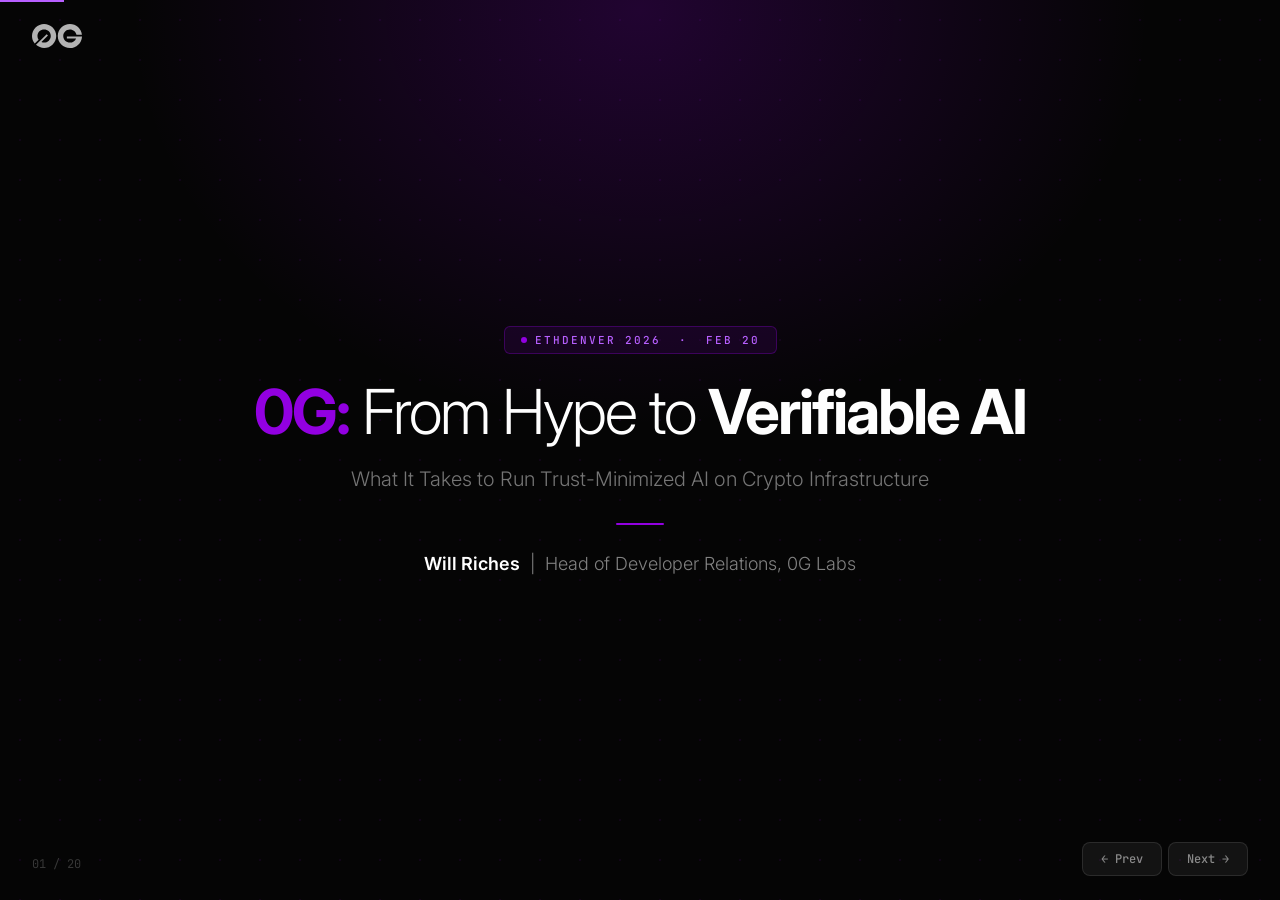
==== 2026-02-19 ETHDenver Presentation/index.html @ 2834a1a9 "Add ETHDenver presentation" ====
<!DOCTYPE html>
<html lang="en">
<head>
<meta charset="UTF-8">
<meta name="viewport" content="width=device-width, initial-scale=1.0">
<title>0G: From Hype to Verifiable AI</title>
<link rel="preconnect" href="https://fonts.googleapis.com">
<link rel="preconnect" href="https://fonts.gstatic.com" crossorigin>
<link href="https://fonts.googleapis.com/css2?family=Inter:wght@300;400;500;600;700;900&family=JetBrains+Mono:wght@400;500;600;700&display=swap" rel="stylesheet">
<style>
*,*::before,*::after{box-sizing:border-box;margin:0;padding:0}
:root{
  --bg:#FEFEFE;--bg-alt:#F8F6FB;--bg-card:#FFFFFF;
  --purple:#9200E1;--purple-light:#B75FFF;--purple-soft:rgba(146,0,225,0.06);
  --purple-border:rgba(146,0,225,0.15);--purple-glow:rgba(146,0,225,0.08);
  --text:#0A0A0A;--text-2:#444;--text-3:#888;--text-4:#bbb;
  --border:#E8E4EE;--border-light:#F0ECF4;
  --red:#E83E3E;--red-soft:rgba(232,62,62,0.08);--red-border:rgba(232,62,62,0.2);
  --green:#16A34A;--green-soft:rgba(22,163,74,0.08);
  --font:'Inter',sans-serif;
  --mono:'JetBrains Mono',monospace;
}
html,body{
  background:var(--bg);color:var(--text);
  font-family:var(--font);overflow:hidden;height:100%;width:100%;
  -webkit-font-smoothing:antialiased;
}

/* ===== SLIDE SYSTEM ===== */
.slide{
  display:none;position:absolute;inset:0;
  flex-direction:column;padding:64px 100px 80px;overflow:hidden;
}
.slide.active{display:flex}
.slide.center{justify-content:center;align-items:center;text-align:center;padding:80px 120px}

/* Subtle grid */
.slide::before{
  content:'';position:absolute;inset:0;
  background-image:radial-gradient(circle,rgba(146,0,225,0.04) 1px,transparent 1px);
  background-size:40px 40px;pointer-events:none;z-index:0;
}
/* Top glow */
.slide::after{
  content:'';position:absolute;top:-400px;left:50%;transform:translateX(-50%);
  width:1200px;height:700px;
  background:radial-gradient(ellipse,rgba(146,0,225,0.05) 0%,transparent 70%);
  pointer-events:none;z-index:0;
}

/* Dark slides */
.slide.dark{background:#050505;color:#FEFEFE}
.slide.dark::before{
  background-image:radial-gradient(circle,rgba(146,0,225,0.08) 1px,transparent 1px);
}
.slide.dark::after{
  background:radial-gradient(ellipse at 50% 30%,rgba(146,0,225,0.2) 0%,transparent 60%);
  top:-200px;
}

.slide>*{position:relative;z-index:1}

/* ===== TYPOGRAPHY ===== */
h1{font-size:62px;font-weight:300;line-height:1.1;letter-spacing:-2px;max-width:1000px}
h1 strong{font-weight:700}
h2{font-size:44px;font-weight:300;line-height:1.15;letter-spacing:-1.5px;max-width:900px}
h2 strong{font-weight:700}
h3{font-size:22px;font-weight:500;letter-spacing:-0.3px}
.subtitle{font-size:20px;color:var(--text-2);line-height:1.6;margin-top:16px;font-weight:300}
.accent{color:var(--purple)}
.mono{font-family:var(--mono)}

/* ===== TAG / BADGE ===== */
.tag{
  display:inline-flex;align-items:center;gap:8px;
  background:var(--purple-soft);border:1px solid var(--purple-border);
  font-family:var(--mono);font-size:11px;padding:6px 16px;border-radius:6px;
  text-transform:uppercase;letter-spacing:2px;color:var(--purple);
  margin-bottom:24px;font-weight:500;
}
.tag::before{content:'';width:6px;height:6px;background:var(--purple);border-radius:50%}
.slide.dark .tag{border-color:rgba(146,0,225,0.3);background:rgba(146,0,225,0.1);color:var(--purple-light)}

/* ===== DIVIDER ===== */
.divider{width:48px;height:2px;background:var(--purple);margin:24px 0;border-radius:1px;opacity:0.6}
.center .divider{margin:24px auto}

/* ===== STATS ===== */
.stat{font-family:var(--mono);font-size:56px;font-weight:700;color:var(--purple);line-height:1;letter-spacing:-2px}
.stat-label{
  font-family:var(--mono);font-size:11px;color:var(--text-3);
  text-transform:uppercase;letter-spacing:2px;margin-top:8px;
}
.stat-row{display:flex;gap:64px;flex-wrap:wrap}
.center .stat-row{justify-content:center}
.stat-block{text-align:center}

/* ===== SOURCE LINE ===== */
.source{
  position:absolute;bottom:28px;left:100px;right:100px;
  font-family:var(--mono);font-size:11px;color:var(--text-4);
  letter-spacing:0.5px;z-index:2;line-height:1.4;
}
.slide.dark .source{color:rgba(254,254,254,0.2)}

/* ===== CARDS ===== */
.card{
  background:var(--bg-card);border:1px solid var(--border);
  border-radius:12px;padding:28px 32px;
  transition:border-color 0.2s;
}
.card:hover{border-color:var(--purple-border)}
.card-grid{display:grid;gap:16px;margin-top:32px}
.card-grid.cols-2{grid-template-columns:1fr 1fr}
.card-grid.cols-3{grid-template-columns:1fr 1fr 1fr}
.card-grid.cols-4{grid-template-columns:1fr 1fr 1fr 1fr}
.card-title{font-family:var(--mono);font-size:11px;text-transform:uppercase;letter-spacing:2px;color:var(--purple);margin-bottom:12px;font-weight:600}
.card-value{font-size:28px;font-weight:700;letter-spacing:-1px}
.card-desc{font-size:14px;color:var(--text-2);margin-top:8px;line-height:1.5;font-weight:400}
.card-source{font-family:var(--mono);font-size:11px;color:var(--text-4);margin-top:12px;text-transform:uppercase;letter-spacing:1px}

/* ===== STACK ===== */
.stack{display:flex;flex-direction:column;gap:4px;margin-top:28px;width:100%;max-width:600px}
.stack-layer{
  display:flex;align-items:center;gap:16px;
  background:var(--bg-card);border:1px solid var(--border);
  padding:12px 20px;border-radius:8px;transition:all 0.2s;
}
.stack-layer:hover{border-color:var(--purple-border);background:var(--purple-soft)}
.stack-layer.hl{border-color:var(--purple-border);background:var(--purple-soft)}
.stack-icon{font-family:var(--mono);font-size:10px;color:var(--purple);min-width:72px;text-transform:uppercase;letter-spacing:1.5px;font-weight:700}
.stack-name{font-size:15px;font-weight:600;color:var(--text)}

/* ===== PILLS ===== */
.pill{
  display:inline-block;background:var(--purple-soft);border:1px solid var(--purple-border);
  color:var(--purple);font-size:14px;padding:8px 20px;border-radius:999px;
  font-family:var(--mono);font-weight:500;letter-spacing:0.5px;
}

/* ===== PARTNER ROW ===== */
.partner-row{display:flex;gap:10px;flex-wrap:wrap;margin-top:20px}
.partner-item{
  font-family:var(--mono);font-size:11px;color:var(--text-2);
  padding:8px 14px;border:1px solid var(--border);border-radius:6px;
  background:var(--bg-card);font-weight:500;letter-spacing:0.3px;
}

/* ===== CTA ===== */
.cta-btn{
  display:inline-block;background:var(--purple);color:#fff;
  font-size:20px;font-weight:600;padding:16px 48px;border-radius:12px;
  text-decoration:none;letter-spacing:0.3px;
  box-shadow:0 4px 24px rgba(146,0,225,0.25);transition:all 0.2s;
}
.cta-btn:hover{box-shadow:0 8px 40px rgba(146,0,225,0.4);transform:translateY(-2px)}

/* ===== DARK SLIDE TEXT ===== */
.slide.dark .subtitle{color:rgba(254,254,254,0.5)}
.slide.dark h3{color:rgba(254,254,254,0.6)}
.slide.dark .stat-label{color:rgba(254,254,254,0.35)}
.dark-card{
  background:rgba(255,255,255,0.05);border:1px solid rgba(255,255,255,0.08);
  border-radius:12px;padding:24px 32px;text-align:center;
}
.dark-card h3{color:#fff !important;font-size:20px;font-weight:600}
.dark-card p{font-size:13px;color:rgba(254,254,254,0.4);margin-top:4px}

/* ===== NAVIGATION ===== */
.nav{position:fixed;bottom:24px;right:32px;z-index:100;display:flex;gap:6px}
.nav button{
  background:var(--bg-card);border:1px solid var(--border);
  color:var(--text-3);padding:8px 18px;border-radius:8px;cursor:pointer;
  font-family:var(--mono);font-size:12px;font-weight:500;transition:all 0.2s;
}
.nav button:hover{background:var(--purple);color:#fff;border-color:var(--purple)}
.slide-counter{
  position:fixed;bottom:28px;left:32px;z-index:100;
  font-family:var(--mono);font-size:12px;color:var(--text-4);
}
.og-logo{
  position:fixed;top:24px;left:32px;z-index:100;
  width:50px;height:24px;color:rgba(10,10,10,0.65);
  transition:color 0.3s;
}
.og-logo svg{width:100%;height:100%}
.progress-bar{position:fixed;top:0;left:0;height:2px;background:var(--purple);z-index:300;transition:width 0.4s ease}

/* ===== PRIZE BAR ===== */
.prize-bar{
  display:flex;align-items:center;gap:14px;margin-top:12px;
}
.prize-bar .bar-track{flex:1;height:28px;background:var(--bg-alt);border-radius:6px;overflow:hidden;position:relative}
.prize-bar .bar-fill{height:100%;border-radius:6px;display:flex;align-items:center;padding-left:14px;
  font-family:var(--mono);font-size:12px;font-weight:600;color:#fff;
  transition:width 0.8s cubic-bezier(0.25,0.46,0.45,0.94);
}
.prize-label{font-family:var(--mono);font-size:13px;color:var(--text-3);min-width:32px;font-weight:500}

/* ===== BOUNTY FEATURE LIST ===== */
.feature-list{display:flex;flex-direction:column;gap:8px;margin-top:16px}
.feature-item{
  display:flex;align-items:flex-start;gap:10px;
  font-size:14px;color:var(--text-2);line-height:1.5;
}
.feature-item .check{color:var(--purple);font-size:16px;font-weight:700;flex-shrink:0;margin-top:1px}

/* ===== JUDGING BARS ===== */
.judge-bars{display:flex;flex-direction:column;gap:8px;margin-top:16px}
.judge-row{display:flex;align-items:center;gap:12px}
.judge-label{font-family:var(--mono);font-size:11px;color:var(--text-2);min-width:120px;font-weight:500;text-transform:uppercase;letter-spacing:1px}
.judge-track{flex:1;height:24px;background:var(--bg-alt);border-radius:6px;overflow:hidden}
.judge-fill{height:100%;border-radius:6px;display:flex;align-items:center;padding-left:10px;
  font-family:var(--mono);font-size:11px;font-weight:600;color:#fff;
  background:linear-gradient(90deg,var(--purple),var(--purple-light));
}

/* ===== ANIMATIONS ===== */
@keyframes fadeUp{from{opacity:0;transform:translateY(20px)}to{opacity:1;transform:translateY(0)}}
@keyframes growWidth{from{width:0}to{width:var(--target-w)}}
.slide.active>*{animation:fadeUp 0.5s ease both}
.slide.active>*:nth-child(1){animation-delay:0s}
.slide.active>*:nth-child(2){animation-delay:0.05s}
.slide.active>*:nth-child(3){animation-delay:0.1s}
.slide.active>*:nth-child(4){animation-delay:0.15s}
.slide.active>*:nth-child(5){animation-delay:0.2s}
.slide.active>*:nth-child(6){animation-delay:0.25s}
.slide.active>*:nth-child(7){animation-delay:0.3s}
.slide.active>*:nth-child(8){animation-delay:0.35s}

/* Layout helpers */
.flex{display:flex}.gap-16{gap:16px}.gap-24{gap:24px}.gap-32{gap:32px}.gap-48{gap:48px}
.flex-1{flex:1}.items-start{align-items:flex-start}.items-center{align-items:center}
.mt-8{margin-top:8px}.mt-12{margin-top:12px}.mt-16{margin-top:16px}.mt-20{margin-top:20px}
.mt-24{margin-top:24px}.mt-28{margin-top:28px}.mt-32{margin-top:32px}.mt-40{margin-top:40px}
.two-col{display:grid;grid-template-columns:1fr 1fr;gap:48px;margin-top:32px;width:100%}

/* ===== TRACK HEADER ===== */
.track-header{
  display:flex;align-items:center;gap:20px;margin-bottom:8px;
}
.track-number{
  font-family:var(--mono);font-size:48px;font-weight:700;color:var(--purple);
  letter-spacing:-2px;line-height:1;opacity:0.2;
}
.track-prize{
  display:inline-flex;align-items:center;gap:8px;
  font-family:var(--mono);font-size:14px;font-weight:600;color:var(--purple);
  background:var(--purple-soft);border:1px solid var(--purple-border);
  padding:6px 16px;border-radius:6px;
}

/* ===== USE CASE PILLS ===== */
.use-cases{display:flex;flex-wrap:wrap;gap:8px;margin-top:16px}
.use-case{
  font-size:12px;color:var(--text-2);
  padding:6px 14px;border:1px solid var(--border);border-radius:6px;
  background:var(--bg-card);font-weight:500;line-height:1.3;
}

/* ===== BAR CHART ===== */
.bar-chart{display:flex;flex-direction:column;gap:10px;margin-top:20px;width:100%}
.bar-row{display:flex;align-items:center;gap:14px}
.bar-label{font-family:var(--mono);font-size:13px;color:var(--text-3);min-width:48px;text-align:right;font-weight:500}
.bar-chart .bar-track{flex:1;height:32px;background:var(--bg-alt);border-radius:6px;overflow:hidden;position:relative}
.bar-chart .bar-fill{height:100%;border-radius:6px;display:flex;align-items:center;padding-left:14px;
  font-family:var(--mono);font-size:12px;font-weight:600;color:#fff;
  transition:width 0.8s cubic-bezier(0.25,0.46,0.45,0.94);
}
.bar-fill.purple{background:linear-gradient(90deg,var(--purple),var(--purple-light))}
.bar-fill.red{background:linear-gradient(90deg,#E83E3E,#F06060)}
.bar-fill.gray{background:#ccc}

/* ===== TRUST COLLAPSE ===== */
.trust-bars{display:flex;gap:20px;align-items:flex-end;height:140px;margin-top:16px}
.trust-col{display:flex;flex-direction:column;align-items:center;gap:6px;flex:1}
.trust-bar{width:100%;border-radius:6px 6px 0 0;display:flex;align-items:flex-end;justify-content:center;
  padding-bottom:8px;font-family:var(--mono);font-size:16px;font-weight:700;color:#fff;min-height:20px}
.trust-year{font-family:var(--mono);font-size:11px;color:var(--text-3);letter-spacing:1px}
.trust-arrow{font-size:20px;color:var(--red);align-self:center;margin:0 -4px}

/* ===== COMPARISON BARS ===== */
.vs-chart{display:flex;flex-direction:column;gap:8px;margin-top:20px;max-width:500px}
.vs-row{display:flex;align-items:center;gap:12px}
.vs-label{font-size:13px;color:var(--text-2);min-width:100px;font-weight:500}
.vs-bar{height:28px;border-radius:6px;display:flex;align-items:center;justify-content:flex-end;padding-right:12px;
  font-family:var(--mono);font-size:11px;font-weight:600;color:#fff;min-width:40px}

/* ===== COMPARE TABLE ===== */
.compare-table{
  width:100%;max-width:860px;border-collapse:collapse;margin-top:28px;
  font-size:15px;text-align:left;
}
.compare-table th{
  font-family:var(--mono);font-size:10px;text-transform:uppercase;letter-spacing:2px;
  color:var(--text-4);padding:12px 20px;border-bottom:2px solid var(--border);font-weight:600;
}
.compare-table td{padding:12px 20px;border-bottom:1px solid var(--border-light)}
.compare-table .col-legacy{color:var(--text-3);font-weight:400}
.compare-table .col-0g{color:var(--purple);font-weight:600}
.compare-table td:first-child{
  font-family:var(--mono);font-size:11px;text-transform:uppercase;
  letter-spacing:1px;color:var(--text-2);font-weight:600;width:120px;
}
.compare-table .col-src{font-family:var(--mono);font-size:11px;color:var(--text-4);text-transform:uppercase;letter-spacing:0.5px;width:140px}
.compare-table tbody tr:hover td{background:var(--purple-soft)}

/* ===== PROBLEM SLIDES ===== */
.problem-layout{display:grid;grid-template-columns:1fr 1fr;gap:48px;margin-top:36px;width:100%;max-width:960px;align-items:stretch}
.problem-graphic{
  display:flex;align-items:center;justify-content:center;
  width:100%;aspect-ratio:4/3;border-radius:16px;position:relative;overflow:hidden;
  background:var(--bg-alt);border:1px solid var(--border);
}
.problem-content{display:flex;flex-direction:column;gap:20px;text-align:left}
.problem-label{
  font-family:var(--mono);font-size:12px;text-transform:uppercase;letter-spacing:2px;
  color:var(--text-3);font-weight:600;
}
.problem-text{font-size:20px;color:var(--text);line-height:1.6;font-weight:400}
.problem-fix-wrap{display:flex;align-items:stretch}
.problem-fix{
  display:flex;flex-direction:column;gap:12px;justify-content:center;
  padding:24px 28px;border-radius:12px;width:100%;
  background:var(--purple-soft);border:1px solid var(--purple-border);
  opacity:0;transform:translateY(12px);
  transition:opacity 0.5s ease,transform 0.5s ease;
}
.slide.revealed .problem-fix{opacity:1;transform:translateY(0)}
.problem-fix .problem-label{color:var(--purple)}
.problem-fix .problem-text{color:var(--purple);font-weight:600}

/* Problem graphics */
.pgfx{position:absolute;border-radius:50%;pointer-events:none}

/* 1: Opacity — black box with ? */
.gfx-opacity{background:linear-gradient(135deg,var(--bg-alt),#eee8f4)}
.gfx-opacity .box{
  width:120px;height:120px;background:#1a1a1a;border-radius:16px;
  display:flex;align-items:center;justify-content:center;
  font-family:var(--mono);font-size:64px;font-weight:700;color:rgba(255,255,255,0.15);
  box-shadow:0 8px 40px rgba(0,0,0,0.15);
}
.gfx-opacity .ring{
  position:absolute;width:200px;height:200px;border:2px dashed var(--purple-border);
  border-radius:50%;opacity:0.4;
}

/* 2: Lock-in — padlock/chain */
.gfx-lockin{background:linear-gradient(135deg,var(--bg-alt),#eee8f4)}
.gfx-lockin .lock-body{
  width:80px;height:64px;background:var(--text-3);border-radius:10px;
  position:relative;display:flex;align-items:center;justify-content:center;
}
.gfx-lockin .lock-shackle{
  width:48px;height:36px;border:6px solid var(--text-3);border-bottom:none;
  border-radius:24px 24px 0 0;position:absolute;top:-32px;
}
.gfx-lockin .lock-hole{width:12px;height:12px;background:var(--bg-alt);border-radius:50%}
.gfx-lockin .chain{
  position:absolute;font-family:var(--mono);font-size:28px;color:var(--text-4);
  letter-spacing:4px;opacity:0.3;
}

/* 3: No ownership — floating disconnected nodes */
.gfx-ownership{background:linear-gradient(135deg,var(--bg-alt),#eee8f4)}
.gfx-ownership .node{
  position:absolute;border-radius:50%;border:2px solid var(--border);background:var(--bg-card);
  display:flex;align-items:center;justify-content:center;
  font-family:var(--mono);font-size:11px;color:var(--text-3);font-weight:600;
}
.gfx-ownership .node.orphan{border-style:dashed;border-color:var(--red-border);color:var(--red)}

/* 4: Centralized control — hub-spoke */
.gfx-central{background:linear-gradient(135deg,var(--bg-alt),#eee8f4)}
.gfx-central .hub{
  width:72px;height:72px;background:var(--red);border-radius:50%;
  display:flex;align-items:center;justify-content:center;
  font-family:var(--mono);font-size:11px;font-weight:700;color:#fff;
  letter-spacing:1px;text-transform:uppercase;z-index:2;position:relative;
  box-shadow:0 4px 24px rgba(232,62,62,0.25);
}
.gfx-central .spoke{
  position:absolute;width:36px;height:36px;background:var(--bg-card);
  border:2px solid var(--border);border-radius:50%;z-index:1;
}
.gfx-central .spoke-line{position:absolute;height:1px;background:var(--border);z-index:0;transform-origin:left center}

/* 5: Fragile — cracked block */
.gfx-fragile{background:linear-gradient(135deg,var(--bg-alt),#eee8f4)}
.gfx-fragile .block{
  width:140px;height:100px;background:var(--bg-card);border:2px solid var(--border);
  border-radius:12px;position:relative;overflow:hidden;
  display:flex;align-items:center;justify-content:center;
  font-family:var(--mono);font-size:12px;color:var(--text-3);font-weight:600;
  letter-spacing:1px;text-transform:uppercase;
}
.gfx-fragile .crack{
  position:absolute;top:0;left:50%;width:2px;height:100%;
  background:linear-gradient(to bottom,var(--red),transparent);opacity:0.6;
  transform:translateX(-50%) rotate(8deg);
}
.gfx-fragile .crack2{
  position:absolute;top:30%;left:45%;width:2px;height:50%;
  background:linear-gradient(to bottom,var(--red),transparent);opacity:0.4;
  transform:rotate(-15deg);
}
.gfx-fragile .spark{
  position:absolute;width:6px;height:6px;background:var(--red);border-radius:50%;opacity:0.5;
}

/* 6: Misaligned incentives — unbalanced scale */
.gfx-incentives{background:linear-gradient(135deg,var(--bg-alt),#eee8f4)}
.scale-wrap{position:relative;width:260px;height:200px}
/* Base */
.scale-base{
  position:absolute;bottom:0;left:50%;transform:translateX(-50%);
  width:100px;height:6px;background:var(--text-3);border-radius:3px;
}
/* Pillar */
.scale-pillar{
  position:absolute;bottom:6px;left:50%;transform:translateX(-50%);
  width:6px;height:70px;background:var(--text-3);border-radius:2px;
}
/* Fulcrum triangle */
.scale-fulcrum{
  position:absolute;bottom:72px;left:50%;transform:translateX(-50%);
  width:0;height:0;
  border-left:14px solid transparent;border-right:14px solid transparent;
  border-bottom:16px solid var(--text-3);
}
/* Beam */
.scale-beam{
  position:absolute;bottom:88px;left:50%;transform:translateX(-50%) rotate(-14deg);
  width:240px;height:5px;background:var(--text-3);border-radius:2px;
  transform-origin:center center;
}
/* Chains */
.scale-chain{
  position:absolute;width:2px;background:var(--text-3);
}
.scale-chain.left{height:30px;bottom:58px;left:22px;transform:rotate(14deg)}
.scale-chain.left2{height:30px;bottom:58px;left:42px;transform:rotate(14deg)}
.scale-chain.right{height:50px;bottom:38px;right:22px;transform:rotate(-14deg)}
.scale-chain.right2{height:50px;bottom:38px;right:42px;transform:rotate(-14deg)}
/* Pans */
.scale-pan{
  position:absolute;height:14px;border-radius:0 0 50% 50%;
  border:3px solid var(--text-3);border-top:none;
}
.scale-pan.left-pan{width:56px;bottom:16px;left:5px;border-color:var(--red);background:var(--red-soft)}
.scale-pan.right-pan{width:56px;bottom:74px;right:5px;border-color:var(--purple);background:var(--purple-soft)}
/* Weight blocks */
.scale-weight{
  position:absolute;border-radius:4px;
  font-family:var(--mono);font-size:9px;font-weight:700;
  display:flex;align-items:center;justify-content:center;
  letter-spacing:0.5px;text-transform:uppercase;
}
/* Labels */
.scale-label{
  position:absolute;font-family:var(--mono);font-size:11px;font-weight:600;
  letter-spacing:1px;text-transform:uppercase;text-align:center;
}
</style>
</head>
<body>

<div class="progress-bar" id="progress"></div>
<div class="og-logo"><svg xmlns="http://www.w3.org/2000/svg" width="100%" height="100%" viewBox="0 0 50 24" fill="none" preserveAspectRatio="xMidYMid meet" aria-hidden="true" role="img"><path d="M50.0009 12.6136C49.6855 18.9497 44.3897 23.9913 37.9033 23.9913C31.214 23.9913 25.791 18.6291 25.791 12.0146C25.791 5.40009 31.214 0.0380859 37.9033 0.0380859C44.1841 0.0380859 49.3483 4.76491 49.956 10.8171H44.4555C43.8858 7.75086 41.169 5.42761 37.9035 5.42761C34.2241 5.42761 31.2416 8.37672 31.2416 12.0146C31.2416 15.6527 34.2241 18.6018 37.9035 18.6018C40.7281 18.6018 43.1418 16.8636 44.111 14.4101H34.8753V12.6136H50.0009Z" fill="currentColor"/><path d="M3.98642 20.8584C8.74078 25.1181 16.0905 24.9803 20.6772 20.4453C25.4072 15.7681 25.4072 8.18505 20.6772 3.50781C15.9469 -1.16927 8.27782 -1.16927 3.54764 3.50781C-0.893505 7.8992 -1.16488 14.8521 2.73348 19.5567L6.62297 15.7108C4.83311 13.1445 5.09269 9.60205 7.40183 7.31886C10.0034 4.7464 14.2215 4.7464 16.8231 7.31886C19.4245 9.89129 19.4245 14.062 16.8231 16.6345C14.8257 18.6094 11.8757 19.0682 9.43583 18.0106L15.9665 11.5531L14.6819 10.2829L3.98642 20.8584Z" fill="currentColor"/></svg></div>

<!-- ============================================================ -->
<!-- SLIDE 1: TITLE (DARK)                                        -->
<!-- ============================================================ -->
<div class="slide dark center active">
  <span class="tag">ETHDenver 2026 &nbsp;·&nbsp; Feb 20</span>
  <h1><strong class="accent">0G:</strong> From Hype to <strong>Verifiable AI</strong></h1>
  <p class="subtitle" style="color:rgba(254,254,254,0.45)">What It Takes to Run Trust-Minimized AI on Crypto Infrastructure</p>
  <div class="divider" style="margin:28px auto"></div>
  <p style="font-size:18px;color:rgba(254,254,254,0.5);font-weight:300"><strong style="color:#fff;font-weight:600">Will Riches</strong> &nbsp;|&nbsp; Head of Developer Relations, 0G Labs</p>
</div>

<!-- ============================================================ -->
<!-- SLIDE 2: THE CONFLICT                                         -->
<!-- ============================================================ -->
<div class="slide">
  <span class="tag">The Conflict</span>
  <h2>Reputation Is a <strong class="accent">Single Point of Failure</strong></h2>
  <p class="subtitle">In the Agent Economy, trust is a vulnerability.</p>

  <div class="two-col" style="margin-top:36px">
    <!-- Left: Market Growth -->
    <div>
      <h3 style="font-size:14px;font-family:var(--mono);text-transform:uppercase;letter-spacing:2px;color:var(--text-3);font-weight:600">Agentic AI Market</h3>
      <div class="bar-chart" style="margin-top:16px">
        <div class="bar-row">
          <span class="bar-label">2024</span>
          <div class="bar-track"><div class="bar-fill purple" style="width:66%">$5.99B</div></div>
        </div>
        <div class="bar-row">
          <span class="bar-label">2025</span>
          <div class="bar-track"><div class="bar-fill purple" style="width:71%">$6.5B</div></div>
        </div>
        <div class="bar-row">
          <span class="bar-label">2026</span>
          <div class="bar-track"><div class="bar-fill purple" style="width:100%">$9.1B</div></div>
        </div>
      </div>

      <!-- Trust collapse -->
      <div style="margin-top:24px;background:var(--red-soft);border:1px solid var(--red-border);border-radius:10px;padding:16px 20px">
        <h3 style="font-size:12px;font-family:var(--mono);text-transform:uppercase;letter-spacing:2px;color:var(--red);font-weight:600;margin-bottom:8px">Trust in Autonomous AI — Collapsing</h3>
        <div class="trust-bars" style="height:140px">
          <div class="trust-col">
            <div class="trust-bar" style="height:120px;background:linear-gradient(var(--purple),var(--purple-light))">43%</div>
            <span class="trust-year">2024</span>
          </div>
          <span class="trust-arrow">→</span>
          <div class="trust-col">
            <div class="trust-bar" style="height:90px;background:linear-gradient(#c060e0,#d090f0)">37%</div>
            <span class="trust-year">Mid</span>
          </div>
          <span class="trust-arrow">→</span>
          <div class="trust-col">
            <div class="trust-bar" style="height:64px;background:linear-gradient(var(--red),#F06060)">27%</div>
            <span class="trust-year">2025</span>
          </div>
        </div>
        <div style="font-family:var(--mono);font-size:10px;color:var(--red);margin-top:8px;letter-spacing:1px;text-transform:uppercase">Capgemini Research Institute</div>
      </div>
    </div>

    <!-- Right: Key Stats -->
    <div>
      <h3 style="font-size:14px;font-family:var(--mono);text-transform:uppercase;letter-spacing:2px;color:var(--text-3);font-weight:600">The Damage</h3>
      <div class="card-grid cols-1" style="grid-template-columns:1fr;gap:12px;margin-top:16px">
        <div class="card" style="display:flex;align-items:center;gap:20px;padding:20px 24px">
          <div style="font-family:var(--mono);font-size:32px;font-weight:700;color:var(--red);letter-spacing:-1px">$3.4B</div>
          <div>
            <div style="font-size:14px;font-weight:600">Crypto Exploits (2025)</div>
            <div class="card-source">Chainalysis Crypto Crime Report</div>
          </div>
        </div>
        <div class="card" style="display:flex;align-items:center;gap:20px;padding:20px 24px">
          <div style="font-family:var(--mono);font-size:32px;font-weight:700;color:var(--red);letter-spacing:-1px">$1.8B</div>
          <div>
            <div style="font-size:14px;font-weight:600">Malicious MEV Since 2020</div>
            <div class="card-source">Flashbots Research</div>
          </div>
        </div>
        <div class="card" style="display:flex;align-items:center;gap:20px;padding:20px 24px">
          <div style="font-family:var(--mono);font-size:32px;font-weight:700;color:var(--purple);letter-spacing:-1px">100:1</div>
          <div>
            <div style="font-size:14px;font-weight:600">Non-Human to Human IDs</div>
            <div class="card-source">Astrix Security 2025</div>
          </div>
        </div>
      </div>
    </div>
  </div>

  <div class="source">Sources: Fortune Business Insights (2026) · Capgemini Research Institute · Chainalysis Crypto Crime Report 2025 · Astrix Security · Anthropic arXiv (Nov 2025)</div>
</div>

<!-- ============================================================ -->
<!-- SLIDE 3: WHAT IS 0G                                           -->
<!-- ============================================================ -->
<div class="slide center">
  <span class="tag">What is 0G</span>
  <h2>The Decentralized <strong class="accent">AI Operating System</strong></h2>
  <p class="subtitle">One integrated stack. Purpose-built for AI.</p>

  <!-- Architecture diagram built with CSS -->
  <div style="width:100%;max-width:820px;margin-top:32px;display:flex;flex-direction:column;gap:6px">

    <!-- Layer 5: Alignment -->
    <div style="border:1px solid var(--purple-border);border-radius:10px;padding:16px 20px;background:var(--purple-soft)">
      <div style="font-family:var(--mono);font-size:11px;font-weight:700;color:var(--purple);text-transform:uppercase;letter-spacing:2px;text-align:center;margin-bottom:10px">Alignment</div>
      <div style="display:flex;gap:8px;justify-content:center">
        <span style="background:var(--purple);color:#fff;font-size:12px;font-weight:600;padding:6px 16px;border-radius:6px;font-family:var(--mono)">Model Drift</span>
        <span style="background:var(--purple);color:#fff;font-size:12px;font-weight:600;padding:6px 16px;border-radius:6px;font-family:var(--mono)">Bias Detection</span>
        <span style="background:var(--purple);color:#fff;font-size:12px;font-weight:600;padding:6px 16px;border-radius:6px;font-family:var(--mono)">Governance</span>
      </div>
    </div>

    <!-- Layer 4: Service Marketplace -->
    <div style="border:1px solid var(--border);border-radius:10px;padding:16px 20px;background:var(--bg-card)">
      <div style="font-family:var(--mono);font-size:11px;font-weight:700;color:var(--text-2);text-transform:uppercase;letter-spacing:2px;text-align:center;margin-bottom:10px">Service Marketplace</div>
      <div style="display:flex;gap:8px;justify-content:center">
        <span style="background:var(--bg-alt);border:1px solid var(--border);font-size:12px;font-weight:500;padding:6px 16px;border-radius:6px;color:var(--text-2);font-family:var(--mono)">Provider Registration</span>
        <span style="background:var(--bg-alt);border:1px solid var(--border);font-size:12px;font-weight:500;padding:6px 16px;border-radius:6px;color:var(--text-2);font-family:var(--mono)">Developer Services</span>
        <span style="background:var(--bg-alt);border:1px solid var(--border);font-size:12px;font-weight:500;padding:6px 16px;border-radius:6px;color:var(--text-2);font-family:var(--mono)">Payment Settlement</span>
      </div>
    </div>

    <!-- Layer 3: Three pillars -->
    <div style="display:grid;grid-template-columns:1fr 1fr 1fr;gap:6px">
      <!-- Storage -->
      <div style="border:1px solid var(--purple-border);border-radius:10px;padding:16px 14px;background:var(--bg-card)">
        <div style="font-family:var(--mono);font-size:11px;font-weight:700;color:var(--purple);text-transform:uppercase;letter-spacing:2px;text-align:center;margin-bottom:10px">Storage</div>
        <div style="display:flex;flex-direction:column;gap:5px">
          <span style="background:var(--purple);color:#fff;font-size:11px;font-weight:600;padding:5px 12px;border-radius:5px;text-align:center;font-family:var(--mono)">Datasets</span>
          <span style="background:var(--purple);color:#fff;font-size:11px;font-weight:600;padding:5px 12px;border-radius:5px;text-align:center;font-family:var(--mono)">Models</span>
          <span style="background:var(--purple);color:#fff;font-size:11px;font-weight:600;padding:5px 12px;border-radius:5px;text-align:center;font-family:var(--mono)">Assets</span>
          <span style="background:var(--purple);color:#fff;font-size:11px;font-weight:600;padding:5px 12px;border-radius:5px;text-align:center;font-family:var(--mono)">Vectors</span>
        </div>
      </div>

      <!-- DA -->
      <div style="border:1px solid var(--purple-border);border-radius:10px;padding:16px 14px;background:var(--bg-card)">
        <div style="font-family:var(--mono);font-size:11px;font-weight:700;color:var(--purple);text-transform:uppercase;letter-spacing:2px;text-align:center;margin-bottom:10px">Data Availability</div>
        <div style="display:flex;flex-direction:column;gap:5px">
          <span style="background:var(--purple);color:#fff;font-size:11px;font-weight:600;padding:5px 12px;border-radius:5px;text-align:center;font-family:var(--mono)">Provenance</span>
          <span style="background:var(--purple);color:#fff;font-size:11px;font-weight:600;padding:5px 12px;border-radius:5px;text-align:center;font-family:var(--mono)">Accessibility</span>
        </div>
      </div>

      <!-- Compute -->
      <div style="border:1px solid var(--purple-border);border-radius:10px;padding:16px 14px;background:var(--bg-card)">
        <div style="font-family:var(--mono);font-size:11px;font-weight:700;color:var(--purple);text-transform:uppercase;letter-spacing:2px;text-align:center;margin-bottom:10px">Compute</div>
        <div style="display:flex;flex-direction:column;gap:5px">
          <span style="background:var(--purple);color:#fff;font-size:11px;font-weight:600;padding:5px 12px;border-radius:5px;text-align:center;font-family:var(--mono)">Inference</span>
          <span style="background:var(--purple);color:#fff;font-size:11px;font-weight:600;padding:5px 12px;border-radius:5px;text-align:center;font-family:var(--mono)">Training</span>
          <span style="background:var(--purple);color:#fff;font-size:11px;font-weight:600;padding:5px 12px;border-radius:5px;text-align:center;font-family:var(--mono)">RAG</span>
          <span style="background:var(--purple);color:#fff;font-size:11px;font-weight:600;padding:5px 12px;border-radius:5px;text-align:center;font-family:var(--mono)">Agents</span>
        </div>
      </div>
    </div>

    <!-- Layer 1: Chain -->
    <div style="border:1px solid var(--purple-border);border-radius:10px;padding:14px 20px;background:linear-gradient(90deg,var(--purple-soft),rgba(183,95,255,0.08))">
      <div style="font-family:var(--mono);font-size:11px;font-weight:700;color:var(--purple);text-transform:uppercase;letter-spacing:2px;text-align:center;margin-bottom:6px">Chain</div>
      <div style="text-align:center">
        <span style="background:linear-gradient(90deg,var(--purple),var(--purple-light));color:#fff;font-size:12px;font-weight:600;padding:6px 24px;border-radius:6px;font-family:var(--mono)">Infinite Scalability</span>
      </div>
    </div>

  </div>
</div>

<!-- ============================================================ -->
<!-- SLIDE 3: WHAT IS 0G — FOUR COMPONENTS                        -->
<!-- ============================================================ -->
<div class="slide">
  <span class="tag">The Stack</span>
  <h2>Four Core <strong class="accent">Components</strong></h2>
  <p class="subtitle">The complete infrastructure for building AI-powered applications on-chain.</p>

  <div class="card-grid cols-2 mt-32" style="max-width:960px">
    <div class="card" style="padding:32px;border-color:var(--purple-border)">
      <div style="display:flex;align-items:center;gap:14px;margin-bottom:14px">
        <div style="background:var(--purple-soft);border:1px solid var(--purple-border);border-radius:10px;width:48px;height:48px;display:flex;align-items:center;justify-content:center;font-family:var(--mono);font-size:11px;font-weight:700;color:var(--purple);letter-spacing:0.5px;flex-shrink:0">CHAIN</div>
        <div>
          <div style="font-size:20px;font-weight:700;letter-spacing:-0.5px">0G Chain</div>
        </div>
      </div>
      <div class="card-desc" style="margin-top:0;font-size:15px;line-height:1.6">EVM-compatible blockchain. Deploy with Solidity, Hardhat, Foundry — tools you already know.</div>
      <div style="display:flex;gap:8px;margin-top:14px;flex-wrap:wrap">
        <span class="pill" style="font-size:11px;padding:4px 12px">11K+ TPS</span>
        <span class="pill" style="font-size:11px;padding:4px 12px">~1s Finality</span>
        <span class="pill" style="font-size:11px;padding:4px 12px">EVM</span>
      </div>
    </div>

    <div class="card" style="padding:32px;border-color:var(--purple-border)">
      <div style="display:flex;align-items:center;gap:14px;margin-bottom:14px">
        <div style="background:var(--purple-soft);border:1px solid var(--purple-border);border-radius:10px;width:48px;height:48px;display:flex;align-items:center;justify-content:center;font-family:var(--mono);font-size:9px;font-weight:700;color:var(--purple);letter-spacing:0.5px;flex-shrink:0">COMP</div>
        <div>
          <div style="font-size:20px;font-weight:700;letter-spacing:-0.5px">0G Compute</div>
        </div>
      </div>
      <div class="card-desc" style="margin-top:0;font-size:15px;line-height:1.6">Decentralized AI inference and training. Verifiable with TEE, ZKML, and optimistic proofs.</div>
      <div style="display:flex;gap:8px;margin-top:14px;flex-wrap:wrap">
        <span class="pill" style="font-size:11px;padding:4px 12px">Inference</span>
        <span class="pill" style="font-size:11px;padding:4px 12px">Fine-Tuning</span>
        <span class="pill" style="font-size:11px;padding:4px 12px">RAG</span>
      </div>
    </div>

    <div class="card" style="padding:32px;border-color:var(--purple-border)">
      <div style="display:flex;align-items:center;gap:14px;margin-bottom:14px">
        <div style="background:var(--purple-soft);border:1px solid var(--purple-border);border-radius:10px;width:48px;height:48px;display:flex;align-items:center;justify-content:center;font-family:var(--mono);font-size:9px;font-weight:700;color:var(--purple);letter-spacing:0.5px;flex-shrink:0">STORE</div>
        <div>
          <div style="font-size:20px;font-weight:700;letter-spacing:-0.5px">0G Storage</div>
        </div>
      </div>
      <div class="card-desc" style="margin-top:0;font-size:15px;line-height:1.6">Decentralized storage network. Datasets, model weights, assets, and vector embeddings.</div>
      <div style="display:flex;gap:8px;margin-top:14px;flex-wrap:wrap">
        <span class="pill" style="font-size:11px;padding:4px 12px">Datasets</span>
        <span class="pill" style="font-size:11px;padding:4px 12px">Models</span>
        <span class="pill" style="font-size:11px;padding:4px 12px">Vectors</span>
      </div>
    </div>

    <div class="card" style="padding:32px;border-color:var(--purple-border)">
      <div style="display:flex;align-items:center;gap:14px;margin-bottom:14px">
        <div style="background:var(--purple-soft);border:1px solid var(--purple-border);border-radius:10px;width:48px;height:48px;display:flex;align-items:center;justify-content:center;font-family:var(--mono);font-size:14px;font-weight:700;color:var(--purple);letter-spacing:0.5px;flex-shrink:0">DA</div>
        <div>
          <div style="font-size:20px;font-weight:700;letter-spacing:-0.5px">0G DA</div>
        </div>
      </div>
      <div class="card-desc" style="margin-top:0;font-size:15px;line-height:1.6">Infinitely-scalable data availability layer. Provenance and accessibility for all on-chain data.</div>
      <div style="display:flex;gap:8px;margin-top:14px;flex-wrap:wrap">
        <span class="pill" style="font-size:11px;padding:4px 12px">50 Gbps</span>
        <span class="pill" style="font-size:11px;padding:4px 12px">Provenance</span>
        <span class="pill" style="font-size:11px;padding:4px 12px">50,000×</span>
      </div>
    </div>
  </div>
</div>

<!-- ============================================================ -->
<!-- SLIDE 5: 0G STORAGE                                          -->
<!-- ============================================================ -->
<div class="slide">
  <span class="tag">0G Storage</span>
  <h2>Agent Memory, <strong class="accent">Verified</strong></h2>
  <p class="subtitle">Training sets. Model weights. Agent memory. Decentralized and cryptographically secured.</p>

  <div class="two-col" style="margin-top:36px">
    <!-- Left: Cost comparison -->
    <div>
      <h3 style="font-size:14px;font-family:var(--mono);text-transform:uppercase;letter-spacing:2px;color:var(--text-3);font-weight:600">Monthly Cloud Storage Cost</h3>
      <div class="vs-chart mt-16">
        <div class="vs-row">
          <span class="vs-label" style="color:var(--text-3)">AWS S3</span>
          <div class="vs-bar" style="width:100%;background:linear-gradient(90deg,#ccc,#aaa)">$100K/mo</div>
        </div>
        <div class="vs-row">
          <span class="vs-label" style="color:var(--purple);font-weight:600">0G Storage</span>
          <div class="vs-bar" style="width:5%;background:linear-gradient(90deg,var(--purple),var(--purple-light));min-width:80px">$5K/mo</div>
        </div>
      </div>
      <div class="pill mt-20" style="font-size:20px;padding:12px 28px;font-weight:700">80–90% Cost Savings</div>
      <div class="card-source mt-12">0G Labs benchmarks vs AWS S3 pricing</div>
    </div>

    <!-- Right: Features -->
    <div>
      <h3 style="font-size:14px;font-family:var(--mono);text-transform:uppercase;letter-spacing:2px;color:var(--text-3);font-weight:600">What You Get</h3>
      <div style="display:flex;flex-direction:column;gap:12px;margin-top:16px">
        <div class="card" style="padding:16px 20px;display:flex;align-items:center;gap:14px">
          <span style="color:var(--purple);font-size:18px;font-weight:700">✓</span>
          <div><div style="font-weight:600;font-size:15px">Verifiable Permanence</div><div style="font-size:13px;color:var(--text-3)">Cryptographic proof of data integrity</div></div>
        </div>
        <div class="card" style="padding:16px 20px;display:flex;align-items:center;gap:14px">
          <span style="color:var(--purple);font-size:18px;font-weight:700">✓</span>
          <div><div style="font-weight:600;font-size:15px">Tamper-Proof</div><div style="font-size:13px;color:var(--text-3)">Immutable storage with erasure coding</div></div>
        </div>
        <div class="card" style="padding:16px 20px;display:flex;align-items:center;gap:14px">
          <span style="color:var(--purple);font-size:18px;font-weight:700">✓</span>
          <div><div style="font-weight:600;font-size:15px">Decentralized Redundancy</div><div style="font-size:13px;color:var(--text-3)">No single point of failure</div></div>
        </div>
        <div class="card" style="padding:16px 20px;display:flex;align-items:center;gap:14px">
          <span style="color:var(--purple);font-size:18px;font-weight:700">✓</span>
          <div><div style="font-weight:600;font-size:15px">80–90% Cost Reduction</div><div style="font-size:13px;color:var(--text-3)">vs. traditional cloud providers</div></div>
        </div>
      </div>
    </div>
  </div>

  <div class="source">Source: 0G Labs benchmarks vs AWS S3 pricing (us-east-1) · Production deployment data</div>
</div>

<!-- ============================================================ -->
<!-- SLIDE 6: 0G COMPUTE                                          -->
<!-- ============================================================ -->
<div class="slide">
  <span class="tag">0G Compute</span>
  <h2>Trustless <strong class="accent">Inference and Training</strong></h2>
  <p class="subtitle">You don't have to trust that the model ran correctly — you can prove it.</p>

  <div style="display:flex;flex-direction:column;gap:8px;margin-top:20px;align-items:flex-start">
    <div style="display:flex;gap:12px">
      <div style="display:inline-flex;align-items:center;gap:8px;background:var(--green-soft);border:1px solid rgba(22,163,74,0.25);padding:6px 16px;border-radius:6px">
        <span style="width:6px;height:6px;background:var(--green);border-radius:50%"></span>
        <span style="font-family:var(--mono);font-size:12px;font-weight:600;color:var(--green);letter-spacing:0.5px">Inference</span>
      </div>
      <div style="display:inline-flex;align-items:center;gap:8px;background:var(--green-soft);border:1px solid rgba(22,163,74,0.25);padding:6px 16px;border-radius:6px">
        <span style="width:6px;height:6px;background:var(--green);border-radius:50%"></span>
        <span style="font-family:var(--mono);font-size:12px;font-weight:600;color:var(--green);letter-spacing:0.5px">Fine-Tuning</span>
      </div>
      <div style="display:inline-flex;align-items:center;gap:8px;background:var(--purple-soft);border:1px solid var(--purple-border);padding:6px 16px;border-radius:6px">
        <span style="width:6px;height:6px;background:var(--purple);border-radius:50%;opacity:0.6"></span>
        <span style="font-family:var(--mono);font-size:12px;font-weight:600;color:var(--purple);letter-spacing:0.5px">Pre-Training</span>
      </div>
    </div>
  </div>

  <div class="two-col" style="margin-top:24px">
    <!-- Left: GLM-5 -->
    <div>
      <div class="card" style="border-color:var(--purple-border);background:var(--purple-soft);padding:32px">
        <div class="card-title">GLM-5 · Live on 0G Compute</div>
        <div style="font-family:var(--mono);font-size:56px;font-weight:700;color:var(--purple);letter-spacing:-2px">744B</div>
        <div style="font-size:16px;font-weight:600;margin-top:8px">Parameters · SOTA Open-Source · MIT License</div>
        <div style="font-size:14px;color:var(--text-2);margin-top:8px;line-height:1.5">Beats GPT-5.2 on BrowseComp and Terminal-Bench.</div>
        <div class="card-source mt-12">0G Labs · Feb 2026</div>
      </div>
    </div>

    <!-- Right: Verification methods -->
    <div>
      <h3 style="font-size:14px;font-family:var(--mono);text-transform:uppercase;letter-spacing:2px;color:var(--text-3);font-weight:600">Verification Methods</h3>
      <div style="display:flex;flex-direction:column;gap:10px;margin-top:16px">
        <div class="card" style="padding:18px 22px">
          <div style="display:flex;align-items:center;gap:12px">
            <div style="background:var(--purple-soft);border:1px solid var(--purple-border);border-radius:8px;width:40px;height:40px;display:flex;align-items:center;justify-content:center;font-family:var(--mono);font-size:12px;font-weight:700;color:var(--purple)">TEE</div>
            <div>
              <div style="font-weight:600;font-size:15px">Trusted Execution</div>
              <div style="font-size:13px;color:var(--text-3)">Sub-second verification · Hardware isolation</div>
            </div>
          </div>
        </div>
        <div class="card" style="padding:18px 22px">
          <div style="display:flex;align-items:center;gap:12px">
            <div style="background:var(--purple-soft);border:1px solid var(--purple-border);border-radius:8px;width:40px;height:40px;display:flex;align-items:center;justify-content:center;font-family:var(--mono);font-size:10px;font-weight:700;color:var(--purple)">ZK</div>
            <div>
              <div style="font-weight:600;font-size:15px">ZKML Proofs</div>
              <div style="font-size:13px;color:var(--text-3)">Cryptographic proof · No hardware trust</div>
            </div>
          </div>
        </div>
        <div class="card" style="padding:18px 22px">
          <div style="display:flex;align-items:center;gap:12px">
            <div style="background:var(--purple-soft);border:1px solid var(--purple-border);border-radius:8px;width:40px;height:40px;display:flex;align-items:center;justify-content:center;font-family:var(--mono);font-size:10px;font-weight:700;color:var(--purple)">OPT</div>
            <div>
              <div style="font-weight:600;font-size:15px">Optimistic Rollups</div>
              <div style="font-size:13px;color:var(--text-3)">Maximum throughput · Cost-efficient</div>
            </div>
          </div>
        </div>
      </div>
    </div>
  </div>

  <div class="source">Source: DiLoCoX arXiv:2506.21263 (with China Mobile) · 0G Compute architecture docs</div>
</div>

<!-- ============================================================ -->
<!-- SLIDE 7: 0G DA & CHAIN                                       -->
<!-- ============================================================ -->
<div class="slide center">
  <span class="tag">0G DA & Chain</span>
  <h2>Speed Without <strong class="accent">Compromise</strong></h2>
  <p class="subtitle">The data highway and the settlement layer.</p>

  <div class="card-grid cols-3 mt-32" style="max-width:900px">
    <div class="card" style="text-align:center;padding:32px 24px">
      <div class="card-title">DA Throughput</div>
      <div style="font-family:var(--mono);font-size:44px;font-weight:700;color:var(--purple);letter-spacing:-1px">50</div>
      <div style="font-family:var(--mono);font-size:18px;color:var(--purple);font-weight:600;margin-top:-4px">Gbps</div>
      <div class="card-desc">Galileo Testnet benchmark</div>
      <div class="card-source">0G Labs benchmark</div>
    </div>
    <div class="card" style="text-align:center;padding:32px 24px">
      <div class="card-title">Chain TPS</div>
      <div style="font-family:var(--mono);font-size:44px;font-weight:700;color:var(--purple);letter-spacing:-1px">11K+</div>
      <div style="font-family:var(--mono);font-size:14px;color:var(--text-2);font-weight:500;margin-top:2px">per shard</div>
      <div class="card-desc">~70 validators · Aristotle Mainnet</div>
      <div class="card-source">Mainnet telemetry</div>
    </div>
    <div class="card" style="text-align:center;padding:32px 24px">
      <div class="card-title">Finality</div>
      <div style="font-family:var(--mono);font-size:44px;font-weight:700;color:var(--purple);letter-spacing:-1px">~1s</div>
      <div style="font-family:var(--mono);font-size:14px;color:var(--text-2);font-weight:500;margin-top:2px">block time</div>
      <div class="card-desc">Sub-second block time</div>
      <div class="card-source">Network metrics</div>
    </div>
  </div>

  <div style="display:flex;gap:16px;margin-top:28px;align-items:center">
    <div class="pill">50,000× faster DA throughput</div>
    <span style="font-size:14px;color:var(--text-3)">EVM-compatible · Solidity · Hardhat · Foundry</span>
  </div>

  <div class="source">Source: 0G Galileo Testnet benchmarks · Aristotle Mainnet telemetry</div>
</div>

<!-- ============================================================ -->
<!-- SLIDE 8: IDENTITY & SOVEREIGNTY                              -->
<!-- ============================================================ -->
<div class="slide">
  <span class="tag">Identity & Sovereignty</span>
  <h2>Agents Need <strong class="accent">Ownership</strong></h2>
  <p class="subtitle">Not reputation. Math.</p>

  <!-- Timeline connector -->
  <div style="display:flex;align-items:stretch;gap:0;margin-top:36px;width:100%">
    <div class="card" style="padding:28px 24px;flex:1;border-radius:12px 0 0 12px;border-right:none">
      <div class="card-title">Machine Payments</div>
      <div style="font-family:var(--mono);font-size:22px;font-weight:700;color:var(--purple)">x402</div>
      <div class="card-desc" style="margin-top:12px">Machine-to-machine payment protocol. Created by Coinbase (May 2025). Google, AWS, Anthropic, Visa adopted.</div>
      <div class="card-source mt-12">x402.org</div>
    </div>
    <div style="width:2px;background:linear-gradient(var(--purple),var(--purple-light));flex-shrink:0"></div>
    <div class="card" style="border-color:var(--purple-border);background:var(--purple-soft);padding:28px 24px;flex:1;border-radius:0;border-left:none;border-right:none">
      <div class="card-title" style="color:var(--purple)">Agent Identity</div>
      <div style="font-family:var(--mono);font-size:22px;font-weight:700;color:var(--purple)">ERC-7857</div>
      <div class="card-desc" style="margin-top:12px">Intelligent NFTs (iNFTs). Ethereum standard for on-chain agent identity and ownership.</div>
      <div class="card-source mt-12">EIP-7857 Draft</div>
    </div>
    <div style="width:2px;background:linear-gradient(var(--purple),var(--purple-light));flex-shrink:0"></div>
    <div class="card" style="padding:28px 24px;flex:1;border-radius:0 12px 12px 0;border-left:none">
      <div class="card-title">Private Transactions</div>
      <div style="font-size:18px;font-weight:700">AmericanFortress</div>
      <div class="card-desc" style="margin-top:12px">AI-native private transaction stack. Built-in privacy, compliance, and cryptographic trust.</div>
      <div class="card-source mt-12">0G × AmericanFortress (Jan 2026)</div>
    </div>
  </div>
  <p style="font-family:var(--mono);font-size:11px;color:var(--text-3);margin-top:12px;letter-spacing:1px;text-transform:uppercase">Pay → Identify → Transact privately — a complete agent sovereignty stack</p>

  <div class="source">Source: x402.org · EIP-7857 Draft · 0G Labs partnership announcements</div>
</div>

<!-- ============================================================ -->
<!-- SLIDE 9: INSTITUTIONAL VALIDATION                            -->
<!-- ============================================================ -->
<div class="slide">
  <span class="tag">Institutional Validation</span>
  <h2>Aristotle <strong class="accent">Mainnet</strong></h2>
  <p class="subtitle">Live since September 2025. Production infrastructure.</p>

  <div class="card-grid cols-3 mt-28">
    <div class="card" style="text-align:center;padding:28px 20px">
      <div style="font-family:var(--mono);font-size:36px;font-weight:700;color:var(--purple);letter-spacing:-1px">$325M+</div>
      <div class="card-desc" style="font-weight:500;margin-top:4px">Raised from tier-one investors</div>
    </div>
    <div class="card" style="text-align:center;padding:28px 20px">
      <div style="font-family:var(--mono);font-size:36px;font-weight:700;color:var(--purple);letter-spacing:-1px">400+</div>
      <div class="card-desc" style="font-weight:500;margin-top:4px">Integrations across the stack</div>
    </div>
    <div class="card" style="text-align:center;padding:28px 20px">
      <div style="font-family:var(--mono);font-size:36px;font-weight:700;color:var(--purple);letter-spacing:-1px">300+</div>
      <div class="card-desc" style="font-weight:500;margin-top:4px">Ecosystem projects building</div>
    </div>
  </div>

  <div style="margin-top:28px">
    <h3 style="font-size:12px;font-family:var(--mono);text-transform:uppercase;letter-spacing:2px;color:var(--text-3);font-weight:600;margin-bottom:12px">Key Partners</h3>
    <div class="partner-row">
      <span class="partner-item">ZSTK (NASDAQ)</span>
      <span class="partner-item">Coinbase Cloud</span>
      <span class="partner-item">Alibaba Cloud</span>
      <span class="partner-item">Google Cloud</span>
      <span class="partner-item">Lido</span>
      <span class="partner-item">Chainlink CCIP</span>
    </div>
  </div>

  <div class="card mt-20" style="display:inline-flex;align-items:center;gap:16px;padding:16px 28px;border-color:var(--purple-border);background:var(--purple-soft)">
    <div style="font-family:var(--mono);font-size:28px;font-weight:700;color:var(--purple)">$88.88M</div>
    <div style="font-size:14px;font-weight:500;color:var(--text-2)">Builder incentives deployed via Guild 2.0</div>
  </div>

  <div class="source">Source: 0G Labs · CoinGecko · NASDAQ filings (ZSTK)</div>
</div>

<!-- ============================================================ -->
<!-- SLIDE 10: THE WATCHERS                                       -->
<!-- ============================================================ -->
<div class="slide">
  <span class="tag">The Watchers</span>
  <h2><strong class="accent">80,000+</strong> Alignment Nodes</h2>
  <p class="subtitle">Monitoring model drift, detecting bias, enforcing governance on-chain.</p>

  <div class="two-col" style="margin-top:32px">
    <!-- Left: Governance gap -->
    <div>
      <h3 style="font-size:14px;font-family:var(--mono);text-transform:uppercase;letter-spacing:2px;color:var(--text-3);font-weight:600">The Governance Gap</h3>
      <div class="card mt-16" style="padding:24px">
        <div style="display:flex;align-items:center;gap:16px">
          <div style="font-family:var(--mono);font-size:40px;font-weight:700;color:var(--red)">~79%</div>
          <div style="font-size:14px;color:var(--text-2);line-height:1.5">of enterprises lack a mature<br>AI agent governance strategy</div>
        </div>
        <div style="margin-top:16px;height:8px;background:var(--bg-alt);border-radius:4px;overflow:hidden">
          <div style="width:79%;height:100%;background:linear-gradient(90deg,var(--red),#F06060);border-radius:4px"></div>
        </div>
        <div class="card-source mt-12">Deloitte "State of AI in the Enterprise" 2025</div>
      </div>

      <div class="card mt-12" style="display:flex;align-items:center;gap:16px;padding:20px 24px">
        <div style="font-family:var(--mono);font-size:28px;font-weight:700;color:var(--purple)">$28M+</div>
        <div style="font-size:14px;color:var(--text-2)">Raised from node sales</div>
      </div>
    </div>

    <!-- Right: Validators -->
    <div>
      <div style="display:flex;align-items:center;gap:12px;margin-bottom:16px">
        <div style="font-family:var(--mono);font-size:32px;font-weight:700;color:var(--purple);letter-spacing:-1px">~70</div>
        <div style="font-size:14px;font-weight:600;color:var(--text-2)">Validators</div>
      </div>
      <h3 style="font-size:14px;font-family:var(--mono);text-transform:uppercase;letter-spacing:2px;color:var(--text-3);font-weight:600">Enterprise Validators</h3>
      <div class="partner-row mt-16">
        <span class="partner-item">NTT Docomo</span>
        <span class="partner-item">Blockdaemon</span>
        <span class="partner-item">Hex Trust</span>
        <span class="partner-item">Figment</span>
        <span class="partner-item">Coinbase Cloud</span>
        <span class="partner-item">BitGo</span>
      </div>
      <div class="partner-row" style="margin-top:8px">
        <span class="partner-item">Alchemy</span>
        <span class="partner-item">QuickNode</span>
        <span class="partner-item">Chorus One</span>
        <span class="partner-item">Everstake</span>
        <span class="partner-item">P2P.org</span>
        <span class="partner-item">Deutsche Telekom MMS</span>
      </div>
      <p style="font-size:13px;color:var(--text-3);margin-top:16px;line-height:1.5">These aren't crypto-native startups. These are enterprise infrastructure companies validating the network.</p>
    </div>
  </div>

  <div class="source">Source: Deloitte "State of AI in the Enterprise" 2025 · 0G Labs node sale data · Validator announcements</div>
</div>

<!-- ============================================================ -->
<!-- SLIDE 11: PROBLEM 1 — OPACITY                                -->
<!-- ============================================================ -->
<div class="slide" data-reveal>
  <span class="tag">Problems with AI Today</span>
  <h2>Opacity & Lack of <strong class="accent">Trust</strong></h2>

  <div class="problem-layout">
    <div style="display:flex;flex-direction:column;gap:20px">
      <div class="problem-graphic gfx-opacity">
        <div class="ring"></div>
        <div class="box">?</div>
      </div>
      <div class="problem-content">
        <div class="problem-label">Where the issue lies today</div>
        <div class="problem-text">AI decisions are black boxes — data and models are unverifiable. Users have no way to audit what happened or why.</div>
      </div>
    </div>
    <div class="problem-fix-wrap">
      <div class="problem-fix">
        <div class="problem-label">How 0G fixes this</div>
        <div class="problem-text">0G enables verifiable references to data, models, and agent actions — every inference is provable, every dataset is tamper-proof.</div>
      </div>
    </div>
  </div>
</div>

<!-- ============================================================ -->
<!-- SLIDE 12: PROBLEM 2 — VENDOR LOCK-IN                        -->
<!-- ============================================================ -->
<div class="slide" data-reveal>
  <span class="tag">Problems with AI Today</span>
  <h2>Vendor <strong class="accent">Lock-In</strong></h2>

  <div class="problem-layout">
    <div style="display:flex;flex-direction:column;gap:20px">
      <div class="problem-graphic gfx-lockin">
        <div style="position:relative;display:flex;flex-direction:column;align-items:center">
          <div class="lock-shackle"></div>
          <div class="lock-body"><div class="lock-hole"></div></div>
        </div>
        <div class="chain" style="top:20px;left:16px;transform:rotate(-8deg)">///</div>
        <div class="chain" style="bottom:24px;right:16px;transform:rotate(5deg)">///</div>
      </div>
      <div class="problem-content">
        <div class="problem-label">Where the issue lies today</div>
        <div class="problem-text">Apps depend on closed APIs, opaque pricing, and shifting policies. Switching providers means rebuilding from scratch.</div>
      </div>
    </div>
    <div class="problem-fix-wrap">
      <div class="problem-fix">
        <div class="problem-label">How 0G fixes this</div>
        <div class="problem-text">0G provides open, decentralized storage & compute markets — no single vendor controls your infrastructure.</div>
      </div>
    </div>
  </div>
</div>

<!-- ============================================================ -->
<!-- SLIDE 13: PROBLEM 3 — NO OWNERSHIP                           -->
<!-- ============================================================ -->
<div class="slide" data-reveal>
  <span class="tag">Problems with AI Today</span>
  <h2>No Ownership or <strong class="accent">Accountability</strong></h2>

  <div class="problem-layout">
    <div style="display:flex;flex-direction:column;gap:20px">
      <div class="problem-graphic gfx-ownership">
        <div class="node orphan" style="width:52px;height:52px;top:20%;left:18%">?</div>
        <div class="node orphan" style="width:40px;height:40px;top:55%;left:30%">?</div>
        <div class="node" style="width:48px;height:48px;top:25%;right:22%">AI</div>
        <div class="node" style="width:36px;height:36px;bottom:22%;right:30%">AI</div>
        <div class="node orphan" style="width:44px;height:44px;bottom:18%;left:15%">?</div>
      </div>
      <div class="problem-content">
        <div class="problem-label">Where the issue lies today</div>
        <div class="problem-text">Users don't own their agents or outputs. Responsibility is unclear — when something goes wrong, there's no accountability.</div>
      </div>
    </div>
    <div class="problem-fix-wrap">
      <div class="problem-fix">
        <div class="problem-label">How 0G fixes this</div>
        <div class="problem-text">0G supports on-chain agents (iNFTs) with true ownership, granular permissions, and full auditability.</div>
      </div>
    </div>
  </div>
</div>

<!-- ============================================================ -->
<!-- SLIDE 14: PROBLEM 4 — CENTRALIZED CONTROL                   -->
<!-- ============================================================ -->
<div class="slide" data-reveal>
  <span class="tag">Problems with AI Today</span>
  <h2>Centralized Control & <strong class="accent">Censorship</strong></h2>

  <div class="problem-layout">
    <div style="display:flex;flex-direction:column;gap:20px">
      <div class="problem-graphic gfx-central">
        <div class="spoke" style="top:18%;left:50%;transform:translateX(-50%)"></div>
        <div class="spoke" style="top:38%;left:18%"></div>
        <div class="spoke" style="top:38%;right:18%"></div>
        <div class="spoke" style="bottom:22%;left:26%"></div>
        <div class="spoke" style="bottom:22%;right:26%"></div>
        <div class="hub">CTRL</div>
      </div>
      <div class="problem-content">
        <div class="problem-label">Where the issue lies today</div>
        <div class="problem-text">A few companies decide who can build, deploy, or access AI. One policy change can kill an entire product overnight.</div>
      </div>
    </div>
    <div class="problem-fix-wrap">
      <div class="problem-fix">
        <div class="problem-label">How 0G fixes this</div>
        <div class="problem-text">0G is permissionless infrastructure with no single gatekeeper — anyone can build, deploy, and serve AI.</div>
      </div>
    </div>
  </div>
</div>

<!-- ============================================================ -->
<!-- SLIDE 15: PROBLEM 5 — FRAGILE APPS                           -->
<!-- ============================================================ -->
<div class="slide" data-reveal>
  <span class="tag">Problems with AI Today</span>
  <h2>Fragile AI <strong class="accent">Applications</strong></h2>

  <div class="problem-layout">
    <div style="display:flex;flex-direction:column;gap:20px">
      <div class="problem-graphic gfx-fragile">
        <div class="block">
          APP
          <div class="crack"></div>
          <div class="crack2"></div>
        </div>
        <div class="spark" style="top:32%;left:48%"></div>
        <div class="spark" style="top:44%;left:52%"></div>
        <div class="spark" style="top:38%;left:44%"></div>
      </div>
      <div class="problem-content">
        <div class="problem-label">Where the issue lies today</div>
        <div class="problem-text">Apps break when providers change terms, raise prices, or go offline. A single dependency failure cascades through everything.</div>
      </div>
    </div>
    <div class="problem-fix-wrap">
      <div class="problem-fix">
        <div class="problem-label">How 0G fixes this</div>
        <div class="problem-text">0G's modular stack enables resilience and provider diversity — swap any layer without rebuilding your app.</div>
      </div>
    </div>
  </div>
</div>

<!-- ============================================================ -->
<!-- SLIDE 16: PROBLEM 6 — MISALIGNED INCENTIVES                  -->
<!-- ============================================================ -->
<div class="slide" data-reveal>
  <span class="tag">Problems with AI Today</span>
  <h2>Misaligned <strong class="accent">Incentives</strong></h2>

  <div class="problem-layout">
    <div style="display:flex;flex-direction:column;gap:20px">
      <div class="problem-graphic gfx-incentives">
        <div class="scale-wrap">
          <div class="scale-base"></div>
          <div class="scale-pillar"></div>
          <div class="scale-fulcrum"></div>
          <div class="scale-beam"></div>
          <!-- Left pan (heavy / platform side, lower) -->
          <div class="scale-pan left-pan"></div>
          <!-- Weight block on left pan -->
          <div class="scale-weight" style="width:44px;height:16px;background:var(--red);color:#fff;bottom:30px;left:11px">$$$</div>
          <!-- Right pan (light / builders side, higher) -->
          <div class="scale-pan right-pan"></div>
          <!-- Small weight on right pan -->
          <div class="scale-weight" style="width:28px;height:10px;background:var(--purple);color:#fff;bottom:88px;right:19px;font-size:8px">$</div>
          <!-- Labels -->
          <div class="scale-label" style="bottom:0;left:1px;color:var(--red)">Platform</div>
          <div class="scale-label" style="bottom:58px;right:1px;color:var(--purple)">Builders</div>
        </div>
      </div>
      <div class="problem-content">
        <div class="problem-label">Where the issue lies today</div>
        <div class="problem-text">AI platforms extract most of the value. Builders, data providers, and users see little return for their contributions.</div>
      </div>
    </div>
    <div class="problem-fix-wrap">
      <div class="problem-fix">
        <div class="problem-label">How 0G fixes this</div>
        <div class="problem-text">0G enables native payments & incentives for data, compute, and agents — value flows to those who create it.</div>
      </div>
    </div>
  </div>
</div>

<!-- ============================================================ -->
<!-- SLIDE 17: TRUTH vs TRUST                                     -->
<!-- ============================================================ -->
<div class="slide center">
  <span class="tag">The Choice</span>
  <h2>Truth <strong class="accent">vs.</strong> Trust</h2>

  <table class="compare-table" style="margin-top:32px">
    <thead>
      <tr>
        <th>Dimension</th>
        <th class="col-legacy">Legacy / Black-Box</th>
        <th class="col-0g">0G Verifiable Infra</th>
        <th class="col-src">Source</th>
      </tr>
    </thead>
    <tbody>
      <tr><td>Inference</td><td class="col-legacy">Trust the provider</td><td class="col-0g">Cryptographic proof (TEE/ZKML)</td><td class="col-src">0G Architecture</td></tr>
      <tr><td>Training</td><td class="col-legacy">Closed, opaque</td><td class="col-0g">DiLoCoX 107B (arXiv)</td><td class="col-src">arXiv:2506.21263</td></tr>
      <tr><td>Cost</td><td class="col-legacy">60–80% of opex (a16z)</td><td class="col-0g">80–90% reduction</td><td class="col-src">a16z / 0G Labs</td></tr>
      <tr><td>Identity</td><td class="col-legacy">API keys + reputation</td><td class="col-0g">ERC-7857 iNFTs</td><td class="col-src">EIP-7857 Draft</td></tr>
      <tr><td>Governance</td><td class="col-legacy">~79% no strategy (Deloitte)</td><td class="col-0g">80K+ Alignment Nodes</td><td class="col-src">Deloitte 2025</td></tr>
    </tbody>
  </table>

  <div class="source">Sources cited per row: 0G Architecture · arXiv:2506.21263 · a16z · EIP-7857 Draft · Deloitte 2025</div>
</div>

<!-- ============================================================ -->
<!-- SLIDE 12: THE 0G STACK                                       -->
<!-- ============================================================ -->
<div class="slide center">
  <span class="tag">The 0G Stack</span>
  <h2>The Decentralized <strong class="accent">AI Operating System</strong></h2>
  <p class="subtitle">One integrated stack. Purpose-built for AI.</p>

  <div class="stack mt-28" style="max-width:680px">
    <div class="stack-layer hl" style="padding:16px 24px"><span class="stack-icon">Apps</span><span class="stack-name">Autonomous AI Applications + Service Marketplace</span></div>
    <div class="stack-layer" style="padding:16px 24px"><span class="stack-icon">Trust</span><span class="stack-name">Alignment Nodes · Governance · Identity (iNFTs)</span></div>
    <div class="stack-layer" style="padding:16px 24px"><span class="stack-icon">Network</span><span class="stack-name">Chain (Settlement) + DA (Provenance) — 11K+ TPS, 50 Gbps</span></div>
    <div class="stack-layer" style="padding:16px 24px"><span class="stack-icon">Infra</span><span class="stack-name">Compute (Inference, Fine-Tuning) + Storage (Datasets, Models)</span></div>
  </div>

</div>
<!-- ============================================================ -->
<!-- SLIDE 20: ZERO CODING EVENT                                   -->
<!-- ============================================================ -->
<div class="slide">
  <span class="tag">Tomorrow · Feb 20</span>
  <h2>Zero Coding with <strong class="accent">0G</strong></h2>
  <p class="subtitle">An AI-powered "Vibe Coding" workshop — turn ideas into working demos, no engineering background required.</p>

  <div class="two-col" style="margin-top:32px">
    <div>
      <div style="display:flex;flex-direction:column;gap:12px">
        <div class="card" style="display:flex;align-items:center;gap:16px;padding:18px 22px">
          <div style="font-family:var(--mono);font-size:11px;font-weight:700;color:var(--purple);text-transform:uppercase;letter-spacing:1px;min-width:56px">When</div>
          <div style="font-size:15px;font-weight:500">Feb 20, 11:00 AM – 4:30 PM MT</div>
        </div>
        <div class="card" style="display:flex;align-items:center;gap:16px;padding:18px 22px">
          <div style="font-family:var(--mono);font-size:11px;font-weight:700;color:var(--purple);text-transform:uppercase;letter-spacing:1px;min-width:56px">Where</div>
          <div style="font-size:15px;font-weight:500">The Banshee House, Denver</div>
        </div>
        <div class="card" style="display:flex;align-items:center;gap:16px;padding:18px 22px">
          <div style="font-family:var(--mono);font-size:11px;font-weight:700;color:var(--purple);text-transform:uppercase;letter-spacing:1px;min-width:56px">Cost</div>
          <div style="font-size:15px;font-weight:500">Free</div>
        </div>
        <div class="card" style="display:flex;align-items:center;gap:16px;padding:18px 22px;border-color:var(--purple-border);background:var(--purple-soft)">
          <div style="font-family:var(--mono);font-size:11px;font-weight:700;color:var(--purple);text-transform:uppercase;letter-spacing:1px;min-width:56px">Prizes</div>
          <div style="font-family:var(--mono);font-size:20px;font-weight:700;color:var(--purple)">$3,000 USDC</div>
        </div>
      </div>
    </div>

    <div>
      <h3 style="font-size:14px;font-family:var(--mono);text-transform:uppercase;letter-spacing:2px;color:var(--text-3);font-weight:600">Schedule</h3>
      <div style="display:flex;flex-direction:column;gap:8px;margin-top:16px">
        <div style="display:flex;gap:14px;align-items:baseline">
          <span style="font-family:var(--mono);font-size:12px;color:var(--purple);font-weight:600;min-width:100px">11:00 AM</span>
          <span style="font-size:14px;color:var(--text-2)">Welcome & Registration</span>
        </div>
        <div style="display:flex;gap:14px;align-items:baseline">
          <span style="font-family:var(--mono);font-size:12px;color:var(--purple);font-weight:600;min-width:100px">11:35 AM</span>
          <span style="font-size:14px;color:var(--text-2)">Tech 101 Overview</span>
        </div>
        <div style="display:flex;gap:14px;align-items:baseline">
          <span style="font-family:var(--mono);font-size:12px;color:var(--purple);font-weight:600;min-width:100px">11:55 AM</span>
          <span style="font-size:14px;color:var(--text-2)">Vibe Coding Workshop</span>
        </div>
        <div style="display:flex;gap:14px;align-items:baseline">
          <span style="font-family:var(--mono);font-size:12px;color:var(--purple);font-weight:600;min-width:100px">12:15 PM</span>
          <span style="font-size:14px;color:var(--text-2)">Building Session + Mentorship</span>
        </div>
        <div style="display:flex;gap:14px;align-items:baseline">
          <span style="font-family:var(--mono);font-size:12px;color:var(--purple);font-weight:600;min-width:100px">3:45 PM</span>
          <span style="font-size:14px;color:var(--text-2)">Demos, Networking & Awards</span>
        </div>
      </div>

      <h3 style="font-size:14px;font-family:var(--mono);text-transform:uppercase;letter-spacing:2px;color:var(--text-3);font-weight:600;margin-top:24px">Winner Perks</h3>
      <div style="display:flex;flex-wrap:wrap;gap:8px;margin-top:12px">
        <span class="use-case">Priority BIMO Launchpad listing</span>
        <span class="use-case">0G AI Accelerator pitch access</span>
        <span class="use-case">DevRel support</span>
        <span class="use-case">Co-marketing promotion</span>
      </div>
    </div>
  </div>

</div>

<!-- ============================================================ -->
<!-- SLIDE 20: REGISTER (DARK)                                     -->
<!-- ============================================================ -->
<div class="slide dark center">
  <span class="tag">Tomorrow · Feb 20</span>
  <h1 style="font-size:58px">Zero Coding with <strong class="accent">0G</strong></h1>
  <p class="subtitle" style="color:rgba(254,254,254,0.45)">Join us tomorrow for an AI-powered vibe coding workshop</p>
  <div class="divider" style="margin:28px auto"></div>

  <img src="luma-qr.png" alt="Scan to register" style="width:200px;height:200px;border-radius:16px;border:2px solid rgba(146,0,225,0.3)">

  <div style="margin-top:24px">
    <div style="font-family:var(--mono);font-size:18px;color:var(--purple-light);font-weight:600;letter-spacing:0.5px">luma.com/zerocoding_ethdenver2026</div>
    <div style="font-size:14px;color:rgba(254,254,254,0.35);margin-top:8px">Scan QR or visit the link · Free admission · $3,000 USDC in prizes</div>
  </div>
</div>

<!-- ============================================================ -->
<!-- CONTROLS                                                     -->
<!-- ============================================================ -->
<div class="slide-counter" id="counter">01 / 20</div>
<div class="nav"><button onclick="prev()">← Prev</button><button onclick="next()">Next →</button></div>

<script>
let current=0;
const slides=document.querySelectorAll('.slide');
const total=slides.length;
const progress=document.getElementById('progress');
const counter=document.getElementById('counter');

function show(n){
  slides.forEach(s=>{s.classList.remove('active');s.classList.remove('revealed')});
  slides[n].classList.add('active');
  progress.style.width=((n+1)/total*100)+'%';
  counter.textContent=String(n+1).padStart(2,'0')+' / '+String(total).padStart(2,'0');
  const isDark=slides[n].classList.contains('dark');
  document.querySelector('.og-logo').style.color=isDark?'rgba(254,254,254,0.7)':'rgba(10,10,10,0.65)';
  counter.style.color=isDark?'rgba(254,254,254,0.2)':'var(--text-4)';
  document.querySelectorAll('.nav button').forEach(b=>{
    b.style.background=isDark?'rgba(255,255,255,0.06)':'';
    b.style.borderColor=isDark?'rgba(255,255,255,0.1)':'';
    b.style.color=isDark?'rgba(255,255,255,0.5)':'';
  });
  progress.style.background=isDark?'var(--purple-light)':'var(--purple)';
}

function next(){
  const s=slides[current];
  if(s.hasAttribute('data-reveal')&&!s.classList.contains('revealed')){
    s.classList.add('revealed');
    return;
  }
  if(current<total-1){current++;show(current)}
}
function prev(){
  const s=slides[current];
  if(s.hasAttribute('data-reveal')&&s.classList.contains('revealed')){
    s.classList.remove('revealed');
    return;
  }
  if(current>0){current--;show(current)}
}

document.addEventListener('keydown',e=>{
  if(e.key==='ArrowRight'||e.key===' ')next();
  if(e.key==='ArrowLeft')prev();
  if(e.key==='f'||e.key==='F'){
    if(!document.fullscreenElement)document.documentElement.requestFullscreen();
    else document.exitFullscreen();
  }
});

show(0);
</script>
</body>
</html>
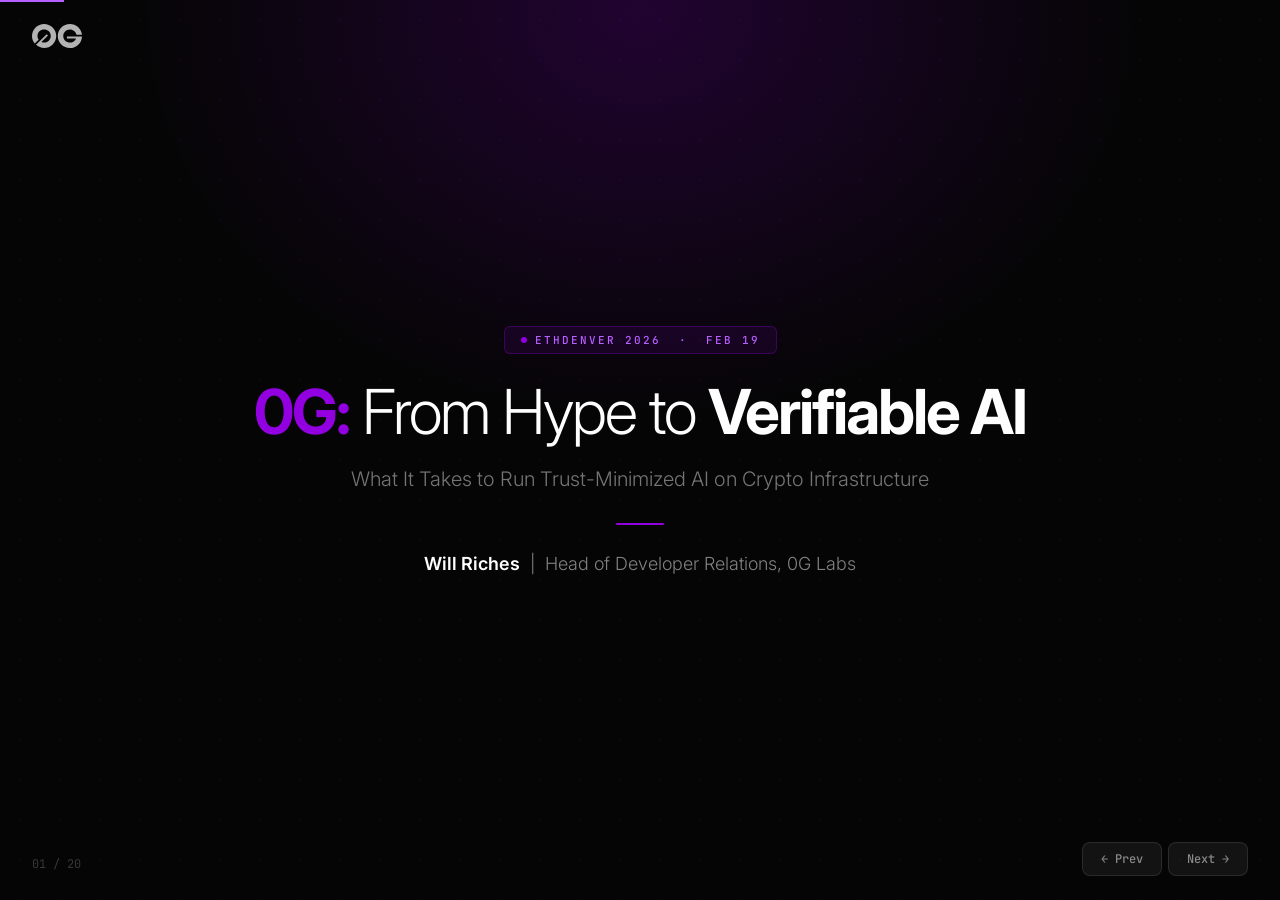
==== commit e239efc6: "Correct date" ====
--- a/2026-02-19 ETHDenver Presentation/index.html
+++ b/2026-02-19 ETHDenver Presentation/index.html
@@ -473,7 +473,7 @@
 <!-- SLIDE 1: TITLE (DARK)                                        -->
 <!-- ============================================================ -->
 <div class="slide dark center active">
-  <span class="tag">ETHDenver 2026 &nbsp;·&nbsp; Feb 20</span>
+  <span class="tag">ETHDenver 2026 &nbsp;·&nbsp; Feb 19</span>
   <h1><strong class="accent">0G:</strong> From Hype to <strong>Verifiable AI</strong></h1>
   <p class="subtitle" style="color:rgba(254,254,254,0.45)">What It Takes to Run Trust-Minimized AI on Crypto Infrastructure</p>
   <div class="divider" style="margin:28px auto"></div>
